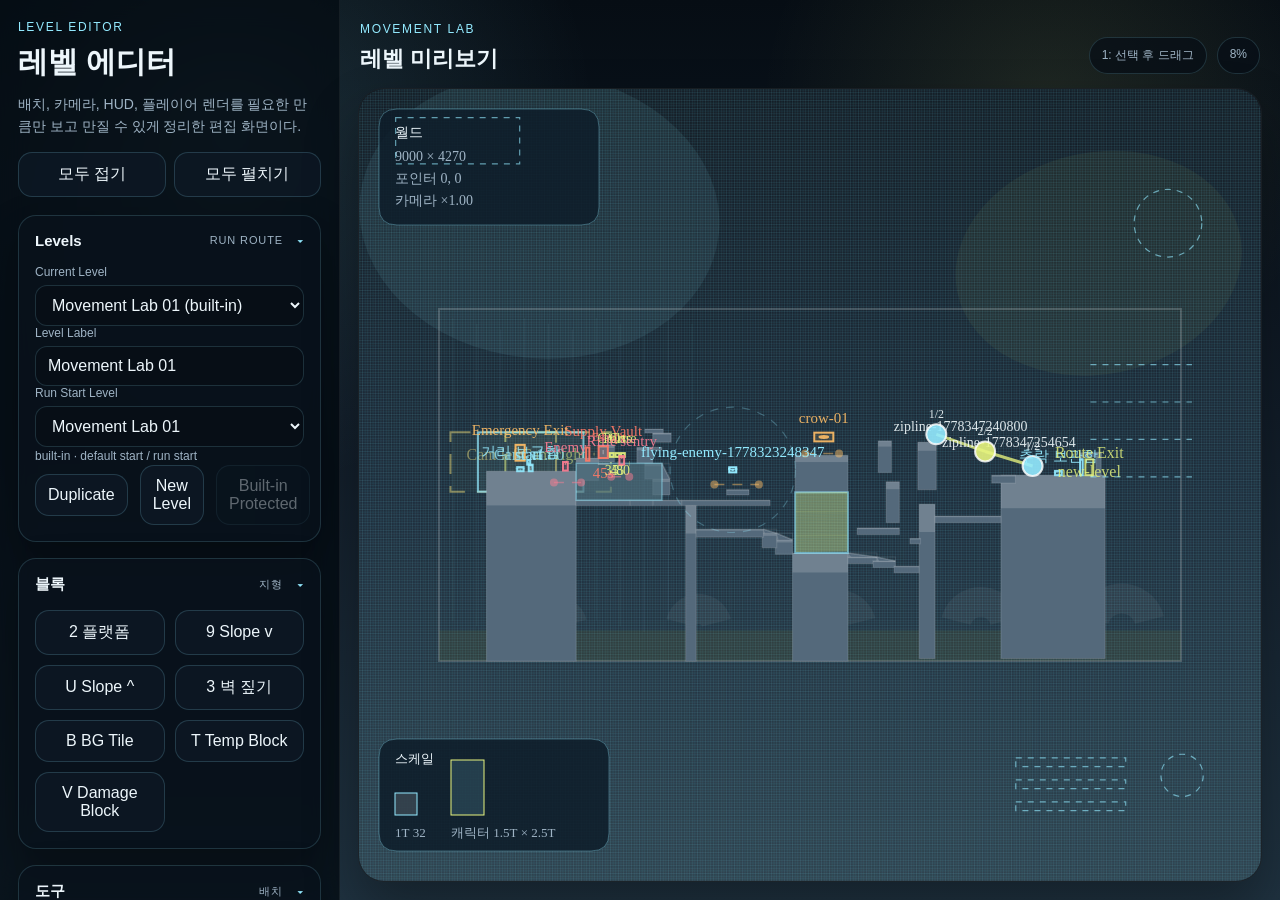
==== editor.html @ 20005b56 "Add escape barriers and sound options" ====
<!DOCTYPE html>
<html lang="ko">
<head>
  <meta charset="UTF-8">
  <meta name="viewport" content="width=device-width, initial-scale=1.0">
  <title>윤회무명2 레벨 에디터</title>
  <link rel="icon" href="data:,">
  <link rel="stylesheet" href="./editor.css">
</head>
<body class="editor-page">
  <main class="editor-shell">
    <aside class="editor-sidebar">
      <header class="editor-header">
        <p class="eyebrow">Level Editor</p>
        <h1>레벨 에디터</h1>
        <p class="editor-summary">배치, 카메라, HUD, 플레이어 렌더를 필요한 만큼만 보고 만질 수 있게 정리한 편집 화면이다.</p>
        <div class="editor-header-actions">
          <button type="button" class="ghost-button" id="collapseAllButton">모두 접기</button>
          <button type="button" class="ghost-button" id="expandAllButton">모두 펼치기</button>
        </div>
      </header>

      <details class="editor-panel is-collapsible" open>
        <summary class="panel-toggle">
          <span>Levels</span>
          <span class="panel-toggle-meta">run route</span>
        </summary>
        <div class="panel-body">
          <label class="field full">
            <span>Current Level</span>
            <select id="levelSelect"></select>
          </label>
          <label class="field full">
            <span>Level Label</span>
            <input id="levelNameInput" type="text">
          </label>
          <label class="field full">
            <span>Run Start Level</span>
            <select id="runStartLevelSelect"></select>
          </label>
          <p class="panel-helper" id="levelMetaLabel">Level status</p>
          <div class="panel-row">
            <button type="button" class="ghost-button" id="duplicateLevelButton">Duplicate</button>
            <button type="button" class="ghost-button" id="newLevelButton">New Level</button>
            <button type="button" class="ghost-button" id="deleteLevelButton">Delete Local</button>
          </div>
        </div>
      </details>

      <details class="editor-panel is-collapsible" hidden>
        <summary class="panel-toggle">
          <span>Map</span>
          <span class="panel-toggle-meta">rooms</span>
        </summary>
        <div class="panel-body">
          <p class="panel-helper">M overlay uses these hand-placed room rectangles for this level.</p>
          <div class="field-grid selection-fields" id="mapRoomsFields"></div>
          <button type="button" class="ghost-button" id="addMapRoomButton">Add Room</button>
        </div>
      </details>

      <details class="editor-panel is-collapsible" open>
        <summary class="panel-toggle">
          <span>블록</span>
          <span class="panel-toggle-meta">지형</span>
        </summary>
        <div class="panel-body">
          <div class="tool-grid">
            <button type="button" class="tool-button" data-tool="platform">플랫폼</button>
            <button type="button" class="tool-button" data-tool="slopeDown">Slope v</button>
            <button type="button" class="tool-button" data-tool="slopeUp">Slope ^</button>
            <button type="button" class="tool-button" data-tool="braceWall">벽 짚기</button>
            <button type="button" class="tool-button" data-tool="backgroundTile">BG Tile</button>
            <button type="button" class="tool-button" data-tool="temporaryBlock">Temp Block</button>
            <button type="button" class="tool-button" data-tool="damageBlock">Damage Block</button>
          </div>
        </div>
      </details>

      <details class="editor-panel is-collapsible" open>
        <summary class="panel-toggle">
          <span>도구</span>
          <span class="panel-toggle-meta">배치</span>
        </summary>
        <div class="panel-body">
          <div class="tool-grid" id="toolButtons">
            <button type="button" class="tool-button is-active" data-tool="select">선택</button>
            <button type="button" class="tool-button" data-tool="zipLine">Zipline</button>
            <button type="button" class="tool-button" data-tool="sign">표지판</button>
            <button type="button" class="tool-button" data-tool="lantern">랜턴</button>
            <button type="button" class="tool-button" data-tool="spawn">스폰</button>
            <button type="button" class="tool-button" data-tool="entrance">Entrance</button>
            <button type="button" class="tool-button" data-tool="routeExit">Route Exit</button>
            <button type="button" class="tool-button" data-tool="crate">Crate</button>
            <button type="button" class="tool-button" data-tool="vaultDoor">Vault Door</button>
            <button type="button" class="tool-button" data-tool="vaultLoot">Vault Loot</button>
            <button type="button" class="tool-button" data-tool="escapeExit">Escape Exit</button>
            <button type="button" class="tool-button" data-tool="escapeBarrier">Escape Barrier</button>
            <button type="button" class="tool-button" data-tool="enemy">Enemy</button>
            <button type="button" class="tool-button" data-tool="artilleryEnemy">Arc Enemy</button>
            <button type="button" class="tool-button" data-tool="drone">Drone</button>
            <button type="button" class="tool-button" data-tool="flyingEnemy">Flying Enemy</button>
            <button type="button" class="tool-button" data-tool="gate">출구</button>
          </div>
        </div>
      </details>

      <details class="editor-panel is-collapsible">
        <summary class="panel-toggle">
          <span>월드</span>
          <span class="panel-toggle-meta">기본</span>
        </summary>
        <div class="panel-body">
          <div class="field-grid">
            <label class="field">
              <span>가로</span>
              <input id="worldWidthInput" type="number" min="640" step="10">
            </label>
            <label class="field">
              <span>세로</span>
              <input id="worldHeightInput" type="number" min="360" step="10">
            </label>
            <label class="field">
              <span>바닥 Y</span>
              <input id="groundYInput" type="number" min="0" step="10">
            </label>
            <label class="field">
              <span>스냅</span>
              <input id="snapInput" type="number" min="1" step="1" value="16">
            </label>
            <label class="field">
              <span>카메라 줌</span>
              <input id="cameraZoomInput" type="number" min="0.5" max="2.5" step="0.05" value="1">
              <small>낮을수록 더 넓게 보인다. 현재 플레이 기준값이다.</small>
            </label>
          </div>
        </div>
      </details>

      <details class="editor-panel is-collapsible">
        <summary class="panel-toggle">
          <span>카메라 튜닝</span>
          <span class="panel-toggle-meta">시야/줌</span>
        </summary>
        <div class="panel-body">
          <p class="panel-helper">줌 계열 값은 기본 줌에 곱하는 비율이다. 1은 기본, 0.9는 10% 줌아웃이다.</p>
          <div class="field-grid camera-fields" id="cameraTuningFields"></div>
        </div>
      </details>

      <details class="editor-panel is-collapsible">
        <summary class="panel-toggle">
          <span>스케일 기준</span>
          <span class="panel-toggle-meta">참고</span>
        </summary>
        <div class="panel-body">
          <div class="panel-row">
            <p class="panel-helper">타일 기준으로 현재 배치를 정렬한다.</p>
            <button type="button" class="ghost-button" id="snapAllButton">전체 정렬</button>
          </div>
          <div class="scale-pills">
            <span class="scale-pill" id="scaleTileLabel">1T = 32</span>
            <span class="scale-pill" id="scaleSubTileLabel">서브 = 16</span>
            <span class="scale-pill" id="scalePlayerLabel">캐릭터 = 1.5T x 2.5T</span>
          </div>
        </div>
      </details>

      <details class="editor-panel is-collapsible">
        <summary class="panel-toggle">
          <span>플레이어 렌더</span>
          <span class="panel-toggle-meta">고급</span>
        </summary>
        <div class="panel-body">
          <div class="panel-row">
            <p class="panel-helper">포즈별 스프라이트 비율과 앵커를 조정한다.</p>
            <label class="inline-select">
              <span>미리보기</span>
              <select id="playerPreviewPose"></select>
            </label>
          </div>
          <div class="field-grid render-fields" id="playerRenderFields"></div>
        </div>
      </details>

      <details class="editor-panel is-collapsible">
        <summary class="panel-toggle">
          <span>HUD 레이아웃</span>
          <span class="panel-toggle-meta">고급</span>
        </summary>
        <div class="panel-body">
          <div class="field-grid render-fields" id="hudLayoutFields"></div>
        </div>
      </details>

      <details class="editor-panel is-collapsible" open>
        <summary class="panel-toggle">
          <span>선택 항목</span>
          <span class="panel-toggle-meta">편집</span>
        </summary>
        <div class="panel-body">
          <div class="panel-row">
            <p class="selection-label" id="selectionLabel">선택 없음</p>
            <button type="button" class="ghost-button" id="deleteSelectionButton">삭제</button>
          </div>
          <div class="field-grid selection-fields" id="selectionFields"></div>
        </div>
      </details>

      <details class="editor-panel is-collapsible" open>
        <summary class="panel-toggle">
          <span>저장 / 불러오기</span>
          <span class="panel-toggle-meta">파일</span>
        </summary>
        <div class="panel-body">
          <div class="action-stack">
            <button type="button" class="primary-button" id="saveButton">로컬 저장</button>
            <button type="button" class="ghost-button" id="downloadButton">JSON 저장</button>
            <button type="button" class="ghost-button" id="importButton">JSON 불러오기</button>
            <button type="button" class="ghost-button" id="fitViewButton">전체 보기</button>
            <a class="ghost-button link-button" id="playLevelLink" href="./index.html">게임으로</a>
            <input id="importInput" type="file" accept="application/json,.json" hidden>
          </div>
          <p class="status-label" id="statusLabel">저장 준비</p>
        </div>
      </details>

      <details class="editor-panel compact is-collapsible">
        <summary class="panel-toggle">
          <span>단축키</span>
          <span class="panel-toggle-meta">도움말</span>
        </summary>
        <div class="panel-body">
          <ul class="editor-tips">
            <li>클릭: 단일 선택</li>
            <li>빈 공간 드래그: 다중 선택</li>
            <li>선택 후 드래그: 위치 이동</li>
            <li>휠: 확대 / 축소</li>
            <li>Delete: 선택 삭제</li>
            <li>Ctrl+S: 로컬 저장</li>
          </ul>
        </div>
      </details>
    </aside>

    <section class="editor-stage">
      <div class="editor-stage-bar">
        <div>
          <p class="eyebrow">Movement Lab</p>
          <h2>레벨 미리보기</h2>
        </div>
        <div class="stage-meta">
          <span id="toolHint">선택 후 드래그로 이동</span>
          <span id="viewLabel">100%</span>
        </div>
      </div>

      <div class="editor-canvas-wrap">
        <canvas id="editorCanvas" width="1600" height="900" aria-label="레벨 에디터 캔버스"></canvas>
      </div>
    </section>
  </main>

  <script type="module" src="./editor.js?v=20260613-escape-barrier-v1"></script>
</body>
</html>
---- editor.css ----
:root {
  --editor-bg-top: #060d14;
  --editor-bg-mid: #111c28;
  --editor-bg-bottom: #1f3240;
  --panel-bg: rgba(10, 19, 29, 0.78);
  --panel-line: rgba(147, 234, 255, 0.16);
  --panel-strong: rgba(231, 244, 126, 0.52);
  --text-main: #edf6fb;
  --text-muted: #9fb4c5;
  --accent: #e7f47e;
  --accent-alt: #93eaff;
  --danger: #ff7d93;
  --shadow: rgba(0, 0, 0, 0.32);
}

* {
  box-sizing: border-box;
}

html,
body {
  margin: 0;
  min-height: 100%;
}

body {
  background:
    radial-gradient(circle at 18% 14%, rgba(147, 234, 255, 0.14), transparent 28%),
    radial-gradient(circle at 82% 12%, rgba(231, 244, 126, 0.1), transparent 22%),
    linear-gradient(180deg, var(--editor-bg-top), var(--editor-bg-mid) 46%, var(--editor-bg-bottom));
  color: var(--text-main);
  font-family: "Segoe UI", sans-serif;
}

.editor-shell {
  min-height: 100vh;
  height: 100vh;
  display: grid;
  grid-template-columns: 340px minmax(0, 1fr);
}

.editor-sidebar {
  min-height: 0;
  padding: 20px 18px;
  border-right: 1px solid rgba(255, 255, 255, 0.06);
  background: rgba(4, 10, 17, 0.72);
  backdrop-filter: blur(14px);
  overflow-y: auto;
}

.editor-header {
  margin-bottom: 18px;
}

.editor-header-actions {
  display: flex;
  flex-wrap: wrap;
  gap: 8px;
  margin-top: 14px;
}

.editor-header-actions .ghost-button {
  flex: 1 1 0;
  min-width: 0;
}

.eyebrow {
  margin: 0 0 8px;
  color: var(--accent-alt);
  font-size: 12px;
  letter-spacing: 0.14em;
  text-transform: uppercase;
}

.editor-header h1,
.editor-stage-bar h2 {
  margin: 0;
  font-size: 30px;
  font-weight: 700;
}

.editor-stage-bar h2 {
  font-size: 22px;
}

.editor-summary {
  margin: 10px 0 0;
  color: var(--text-muted);
  font-size: 14px;
  line-height: 1.6;
}

.editor-panel {
  margin-bottom: 16px;
  padding: 16px;
  border: 1px solid var(--panel-line);
  border-radius: 18px;
  background: var(--panel-bg);
  box-shadow: 0 18px 40px var(--shadow);
  overflow: hidden;
}

.editor-panel.compact {
  margin-bottom: 0;
}

.editor-panel.is-collapsible {
  padding: 0;
}

.editor-panel h2 {
  margin: 0 0 14px;
  font-size: 15px;
  font-weight: 600;
}

.panel-toggle {
  display: flex;
  align-items: center;
  justify-content: space-between;
  gap: 14px;
  width: 100%;
  padding: 16px;
  cursor: pointer;
  list-style: none;
  user-select: none;
}

.panel-toggle::-webkit-details-marker {
  display: none;
}

.panel-toggle span:first-child {
  font-size: 15px;
  font-weight: 600;
}

.panel-toggle::after {
  content: "▾";
  color: var(--accent-alt);
  font-size: 13px;
  transition: transform 140ms ease;
}

.editor-panel.is-collapsible:not([open]) .panel-toggle::after {
  transform: rotate(-90deg);
}

.panel-toggle-meta {
  margin-left: auto;
  color: var(--text-muted);
  font-size: 11px;
  letter-spacing: 0.08em;
  text-transform: uppercase;
}

.panel-body {
  padding: 0 16px 16px;
}

.panel-row {
  display: flex;
  align-items: center;
  justify-content: space-between;
  gap: 12px;
}

.panel-helper {
  margin: 0;
  color: var(--text-muted);
  font-size: 12px;
  line-height: 1.5;
}

.tool-grid,
.action-stack {
  display: grid;
  gap: 10px;
}

.tool-grid {
  grid-template-columns: repeat(2, minmax(0, 1fr));
}

.tool-button,
.primary-button,
.ghost-button,
.link-button {
  appearance: none;
  border: 1px solid rgba(147, 234, 255, 0.18);
  border-radius: 14px;
  background: rgba(14, 25, 38, 0.84);
  color: var(--text-main);
  font: inherit;
  padding: 11px 12px;
  cursor: pointer;
  transition: border-color 120ms ease, background 120ms ease, transform 120ms ease;
  text-align: center;
  text-decoration: none;
}

.tool-button:hover,
.primary-button:hover,
.ghost-button:hover,
.link-button:hover {
  background: rgba(20, 34, 50, 0.96);
  border-color: rgba(147, 234, 255, 0.34);
}

.tool-button.is-active {
  border-color: var(--panel-strong);
  color: #fcffdd;
  background: linear-gradient(180deg, rgba(53, 67, 27, 0.92), rgba(26, 37, 27, 0.92));
}

.primary-button {
  border-color: rgba(231, 244, 126, 0.48);
  background: linear-gradient(180deg, rgba(74, 86, 32, 0.98), rgba(34, 44, 22, 0.98));
}

.ghost-button:disabled {
  opacity: 0.38;
  cursor: default;
}

.field-grid {
  display: grid;
  grid-template-columns: repeat(2, minmax(0, 1fr));
  gap: 10px;
}

.scale-pills {
  display: flex;
  flex-wrap: wrap;
  gap: 8px;
}

.scale-pill {
  padding: 9px 12px;
  border: 1px solid rgba(147, 234, 255, 0.16);
  border-radius: 999px;
  background: rgba(8, 15, 23, 0.78);
  color: var(--text-muted);
  font-size: 12px;
  line-height: 1;
}

.selection-fields {
  grid-template-columns: repeat(2, minmax(0, 1fr));
}

.field {
  display: grid;
  gap: 6px;
}

.field.full {
  grid-column: 1 / -1;
}

.field span {
  color: var(--text-muted);
  font-size: 12px;
}

.field small {
  color: rgba(159, 180, 197, 0.78);
  font-size: 11px;
  line-height: 1.35;
}

.field input,
.field textarea,
.field select {
  width: 100%;
  border: 1px solid rgba(147, 234, 255, 0.16);
  border-radius: 12px;
  background: rgba(8, 15, 23, 0.86);
  color: var(--text-main);
  font: inherit;
  padding: 10px 12px;
}

.field input[type="checkbox"] {
  width: auto;
  justify-self: start;
  transform: translateY(1px);
}

.field textarea {
  min-height: 82px;
  resize: vertical;
}

.inline-select {
  display: grid;
  gap: 6px;
  min-width: 128px;
}

.inline-select span {
  color: var(--text-muted);
  font-size: 12px;
}

.render-fields {
  grid-template-columns: repeat(3, minmax(0, 1fr));
}

.camera-fields {
  margin-top: 12px;
}

.camera-field {
  align-content: start;
}

.camera-toggle {
  grid-template-columns: auto 1fr;
  column-gap: 10px;
}

.camera-toggle span,
.camera-toggle small {
  grid-column: 1 / -1;
}

.field-heading {
  grid-column: 1 / -1;
  margin-top: 4px;
  color: var(--accent-alt);
  font-size: 12px;
  letter-spacing: 0.08em;
  text-transform: uppercase;
}

.selection-label,
.status-label {
  margin: 0 0 12px;
  font-size: 13px;
  color: var(--text-muted);
}

.panel-row > .selection-label {
  margin: 0;
}

.selection-note {
  grid-column: 1 / -1;
  margin: 0;
  padding: 12px 14px;
  border: 1px dashed rgba(147, 234, 255, 0.26);
  border-radius: 12px;
  background: rgba(8, 15, 23, 0.7);
  color: var(--text-muted);
  font-size: 13px;
  line-height: 1.6;
}

.status-label.is-dirty {
  color: #ffe69a;
}

.status-label.is-error {
  color: var(--danger);
}

.editor-tips {
  margin: 0;
  padding-left: 18px;
  color: var(--text-muted);
  font-size: 13px;
  line-height: 1.7;
}

.editor-stage {
  min-width: 0;
  min-height: 0;
  display: grid;
  grid-template-rows: auto minmax(0, 1fr);
  padding: 18px;
  gap: 14px;
  box-sizing: border-box;
}

.editor-stage-bar {
  display: flex;
  align-items: end;
  justify-content: space-between;
  gap: 16px;
  padding: 4px 2px 0;
}

.stage-meta {
  display: flex;
  flex-wrap: wrap;
  gap: 10px;
  justify-content: flex-end;
}

.stage-meta span {
  padding: 9px 12px;
  border: 1px solid var(--panel-line);
  border-radius: 999px;
  background: rgba(8, 15, 23, 0.72);
  color: var(--text-muted);
  font-size: 12px;
}

.editor-canvas-wrap {
  position: relative;
  height: 100%;
  min-height: 0;
  overflow: hidden;
  border: 1px solid rgba(255, 255, 255, 0.08);
  border-radius: 26px;
  background: rgba(3, 8, 14, 0.8);
  box-shadow: 0 28px 54px var(--shadow);
}

#editorCanvas {
  display: block;
  width: 100%;
  height: 100%;
  min-height: 0;
}

@media (max-width: 1100px) {
  .editor-shell {
    height: auto;
    grid-template-columns: 1fr;
    grid-template-rows: auto minmax(0, 1fr);
  }

  .editor-sidebar {
    border-right: 0;
    border-bottom: 1px solid rgba(255, 255, 255, 0.06);
  }
}

@media (max-width: 720px) {
  .editor-sidebar,
  .editor-stage {
    padding: 14px;
  }

  .field-grid,
  .selection-fields,
  .tool-grid,
  .render-fields {
    grid-template-columns: 1fr;
  }

  #editorCanvas {
    min-height: 420px;
  }
}
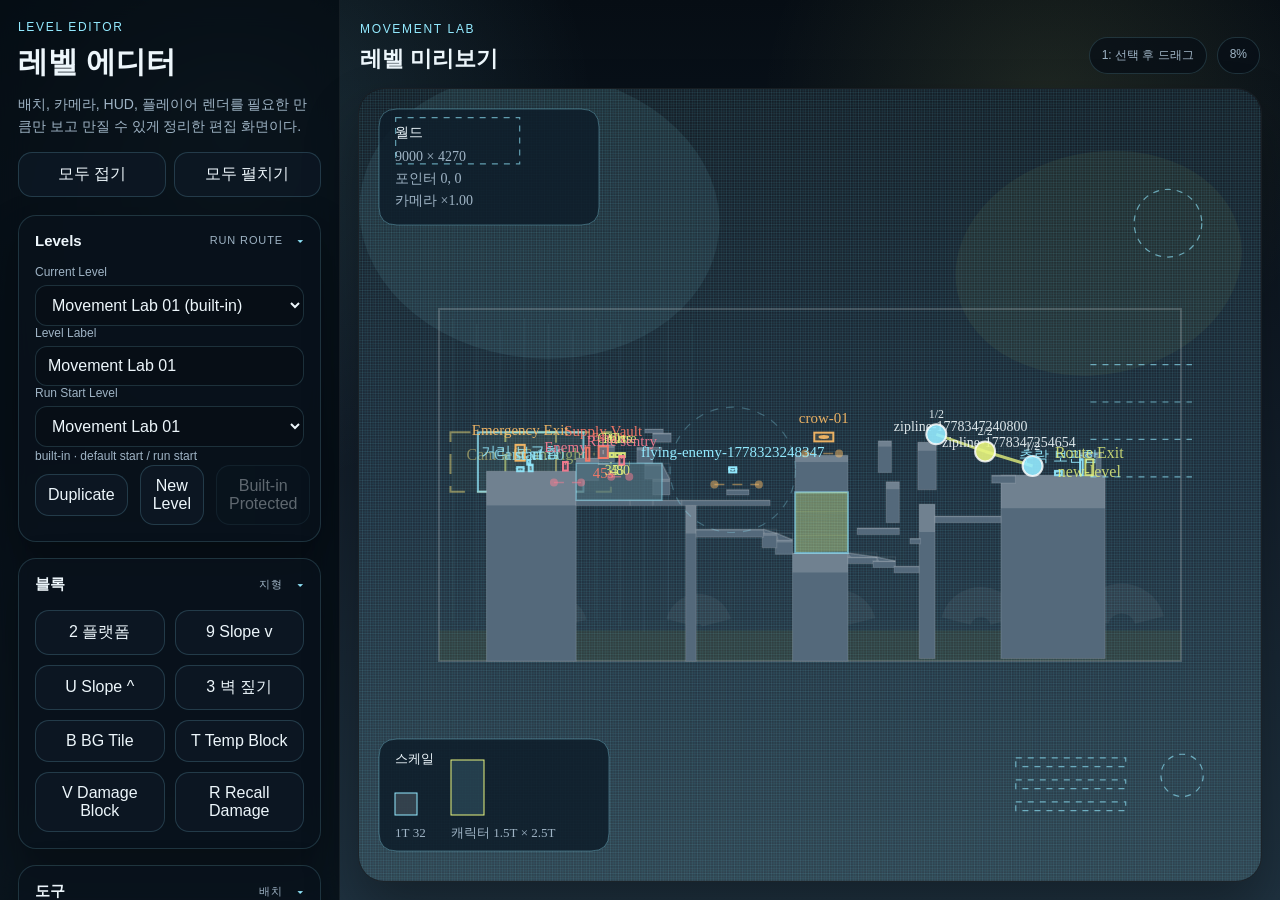
==== commit c9a48278: "Add recall damage blocks and movement fixes" ====
--- a/editor.html
+++ b/editor.html
@@ -73,6 +73,7 @@
             <button type="button" class="tool-button" data-tool="backgroundTile">BG Tile</button>
             <button type="button" class="tool-button" data-tool="temporaryBlock">Temp Block</button>
             <button type="button" class="tool-button" data-tool="damageBlock">Damage Block</button>
+            <button type="button" class="tool-button" data-tool="recallDamageBlock">Recall Damage</button>
           </div>
         </div>
       </details>
@@ -96,6 +97,7 @@
             <button type="button" class="tool-button" data-tool="vaultLoot">Vault Loot</button>
             <button type="button" class="tool-button" data-tool="escapeExit">Escape Exit</button>
             <button type="button" class="tool-button" data-tool="escapeBarrier">Escape Barrier</button>
+            <button type="button" class="tool-button" data-tool="cameraZone">Camera Zone</button>
             <button type="button" class="tool-button" data-tool="enemy">Enemy</button>
             <button type="button" class="tool-button" data-tool="artilleryEnemy">Arc Enemy</button>
             <button type="button" class="tool-button" data-tool="drone">Drone</button>
@@ -261,6 +263,6 @@
     </section>
   </main>
 
-  <script type="module" src="./editor.js?v=20260613-escape-barrier-v1"></script>
+  <script type="module" src="./editor.js?v=20260613-camera-zone-v1"></script>
 </body>
 </html>
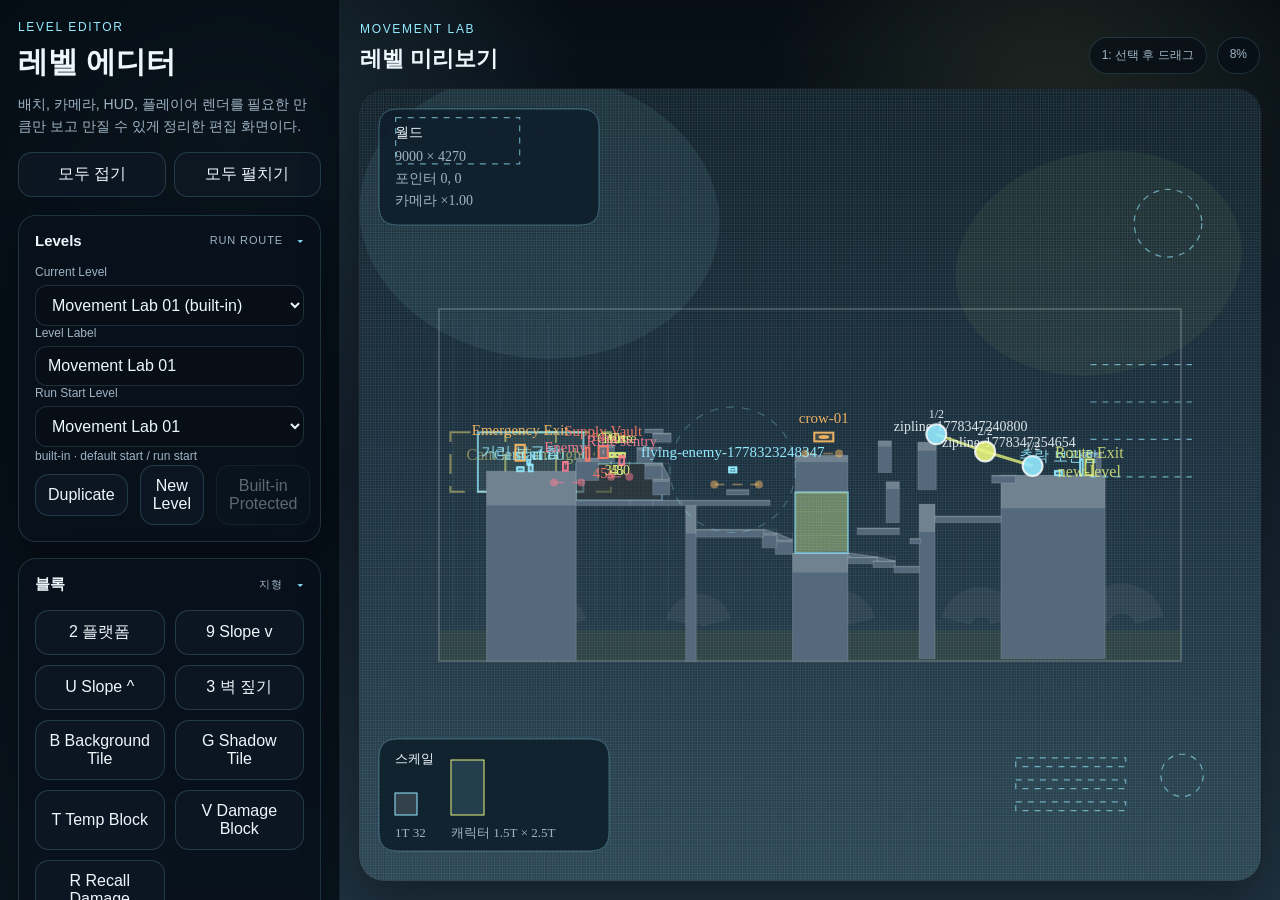
==== commit c61bebe3: "Add occluded lantern lighting and tile layers" ====
--- a/editor.html
+++ b/editor.html
@@ -70,7 +70,8 @@
             <button type="button" class="tool-button" data-tool="slopeDown">Slope v</button>
             <button type="button" class="tool-button" data-tool="slopeUp">Slope ^</button>
             <button type="button" class="tool-button" data-tool="braceWall">벽 짚기</button>
-            <button type="button" class="tool-button" data-tool="backgroundTile">BG Tile</button>
+            <button type="button" class="tool-button" data-tool="backgroundTile">Background Tile</button>
+            <button type="button" class="tool-button" data-tool="shadowTile">Shadow Tile</button>
             <button type="button" class="tool-button" data-tool="temporaryBlock">Temp Block</button>
             <button type="button" class="tool-button" data-tool="damageBlock">Damage Block</button>
             <button type="button" class="tool-button" data-tool="recallDamageBlock">Recall Damage</button>
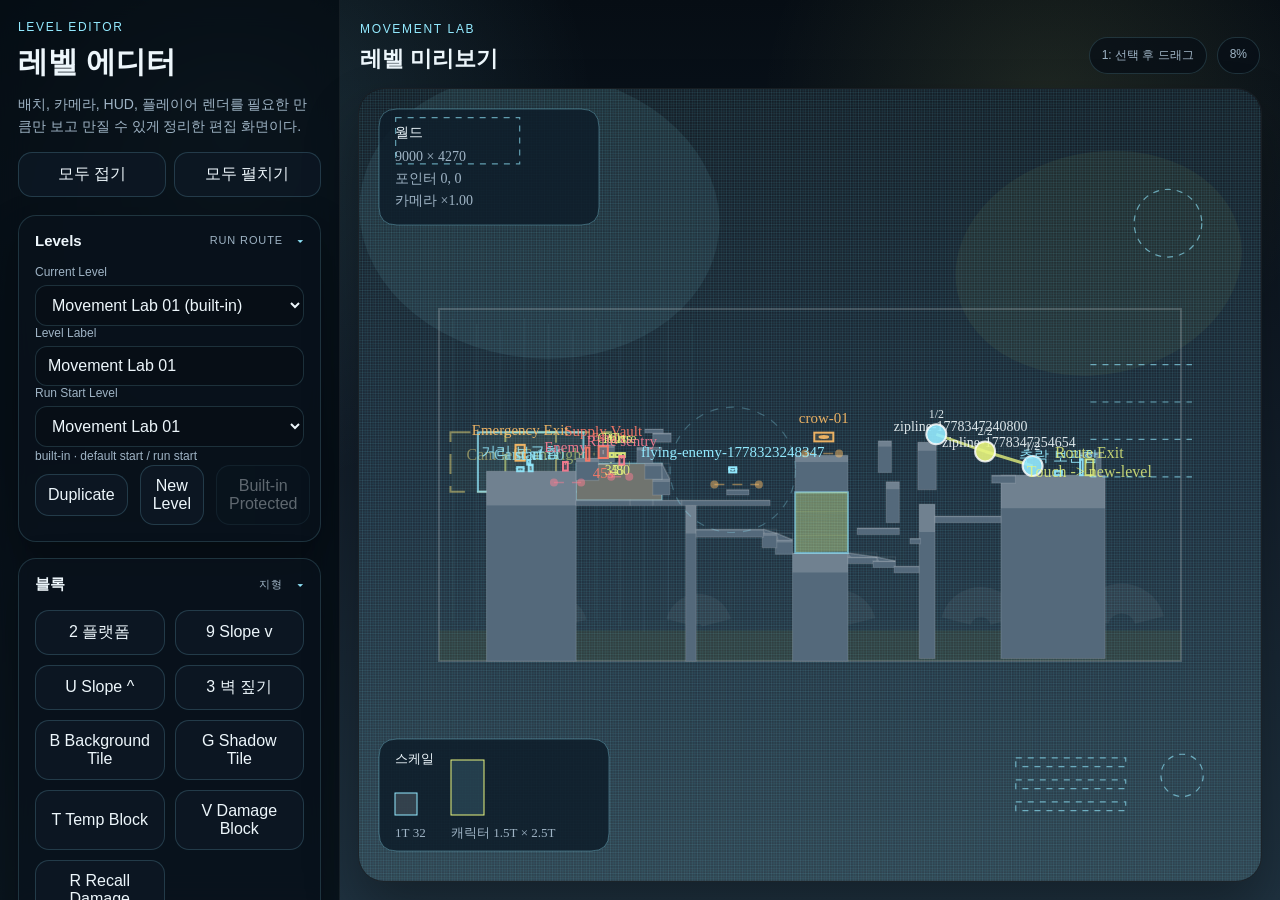
==== commit 12817b8a: "Merge branch 'codex/local-ai-chat-handoff' # Conflicts: #	editor.html #	editor.js #	index.html #	lev" ====
--- a/editor.html
+++ b/editor.html
@@ -87,6 +87,15 @@
         <div class="panel-body">
           <div class="tool-grid" id="toolButtons">
             <button type="button" class="tool-button is-active" data-tool="select">선택</button>
+            <button type="button" class="tool-button" data-tool="platform">플랫폼</button>
+            <button type="button" class="tool-button" data-tool="water">Water</button>
+            <button type="button" class="tool-button" data-tool="slopeDown">Slope v</button>
+            <button type="button" class="tool-button" data-tool="slopeUp">Slope ^</button>
+            <button type="button" class="tool-button" data-tool="braceWall">벽 짚기</button>
+            <button type="button" class="tool-button" data-tool="backgroundTile">BG Tile</button>
+            <button type="button" class="tool-button" data-tool="temporaryBlock">Temp Block</button>
+            <button type="button" class="tool-button" data-tool="damageBlock">Damage Block</button>
+            <button type="button" class="tool-button" data-tool="recallDamageBlock">Recall Damage</button>
             <button type="button" class="tool-button" data-tool="zipLine">Zipline</button>
             <button type="button" class="tool-button" data-tool="sign">표지판</button>
             <button type="button" class="tool-button" data-tool="lantern">랜턴</button>
@@ -264,6 +273,6 @@
     </section>
   </main>
 
-  <script type="module" src="./editor.js?v=20260613-camera-zone-v1"></script>
+  <script type="module" src="./editor.js?v=20260619-shelter-voice-v9"></script>
 </body>
 </html>
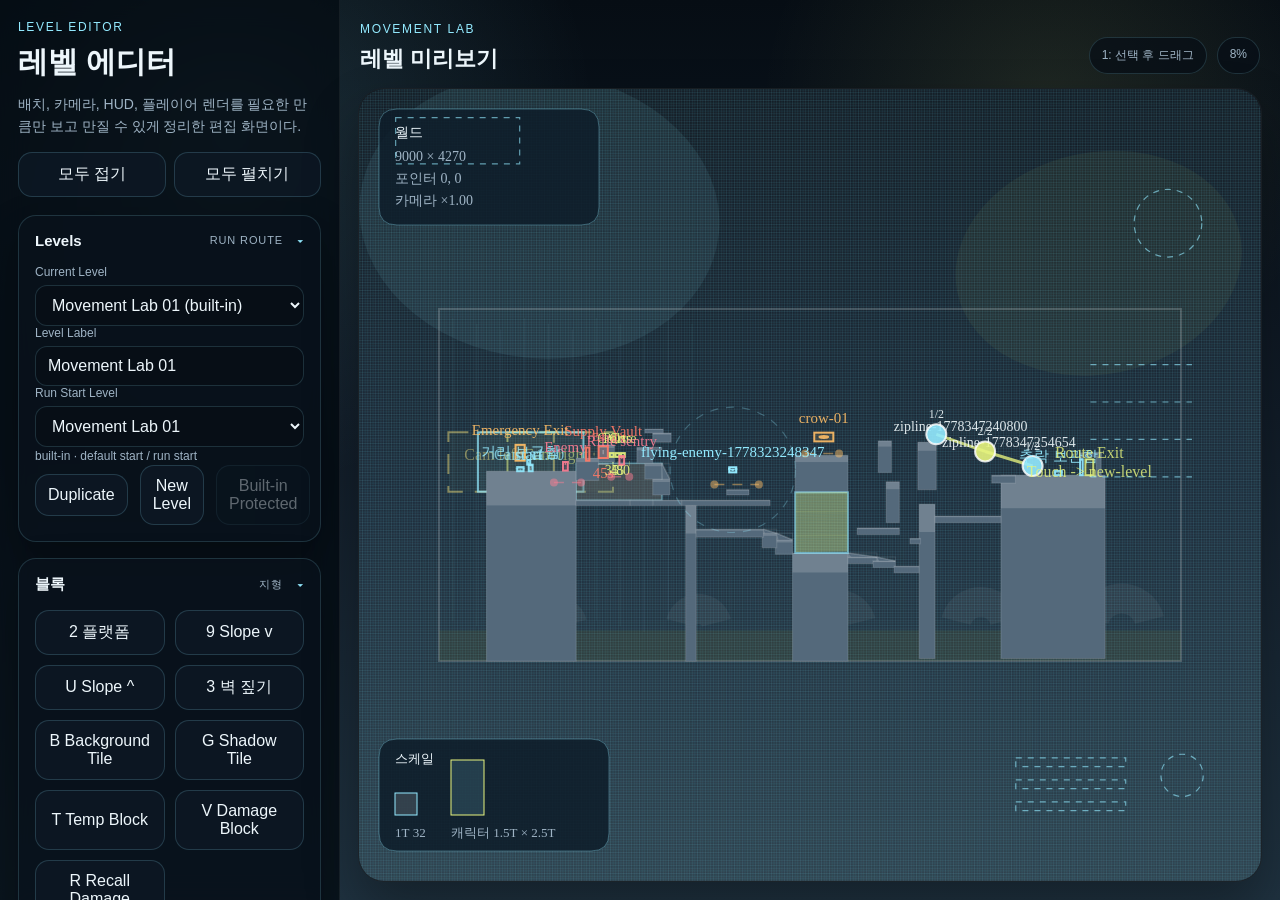
==== commit 26a672ff: "feat(camera): 카메라 추적 보정 추가 낙하와 고속 이동 중 시야를 유지해 장애물 확인 시간을 확보한다." ====
--- a/editor.html
+++ b/editor.html
@@ -273,6 +273,6 @@
     </section>
   </main>
 
-  <script type="module" src="./editor.js?v=20260619-shelter-voice-v9"></script>
+  <script type="module" src="./editor.js?v=20260628-camera-lookahead-v22"></script>
 </body>
 </html>
